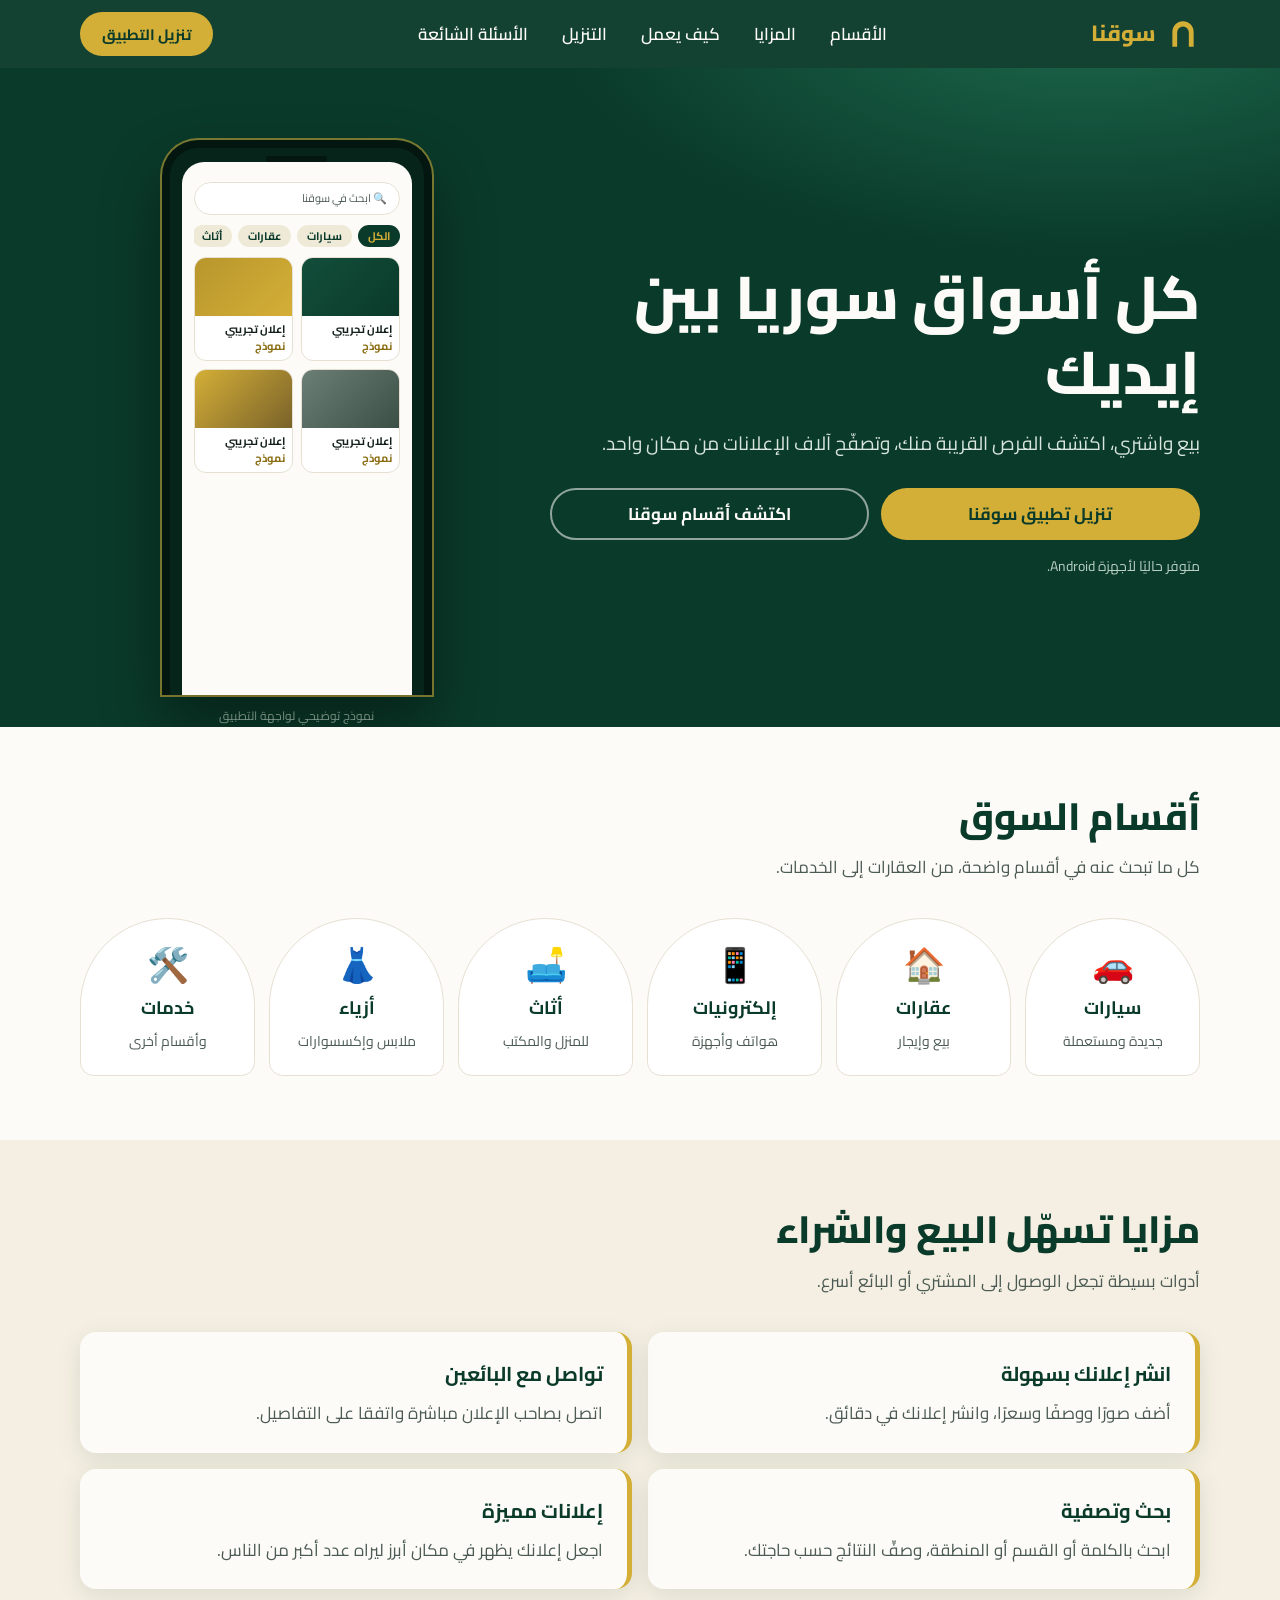
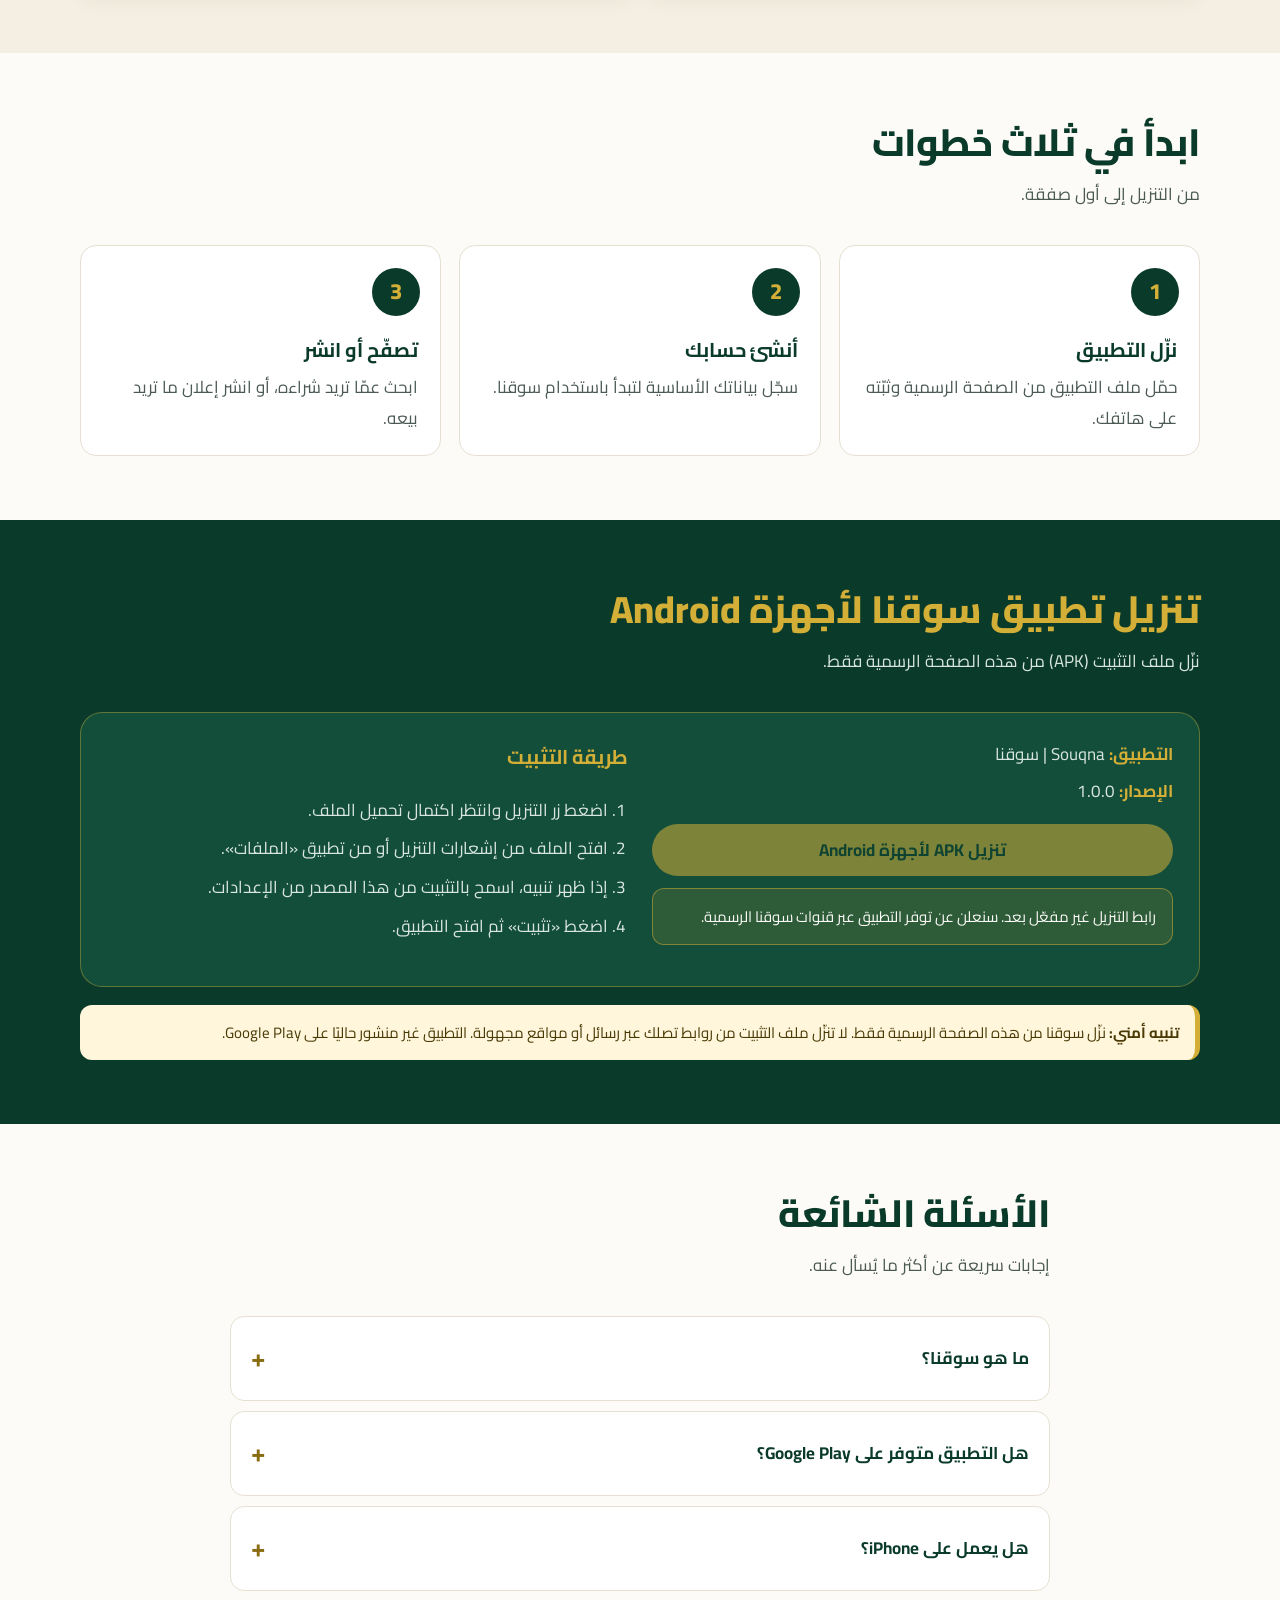
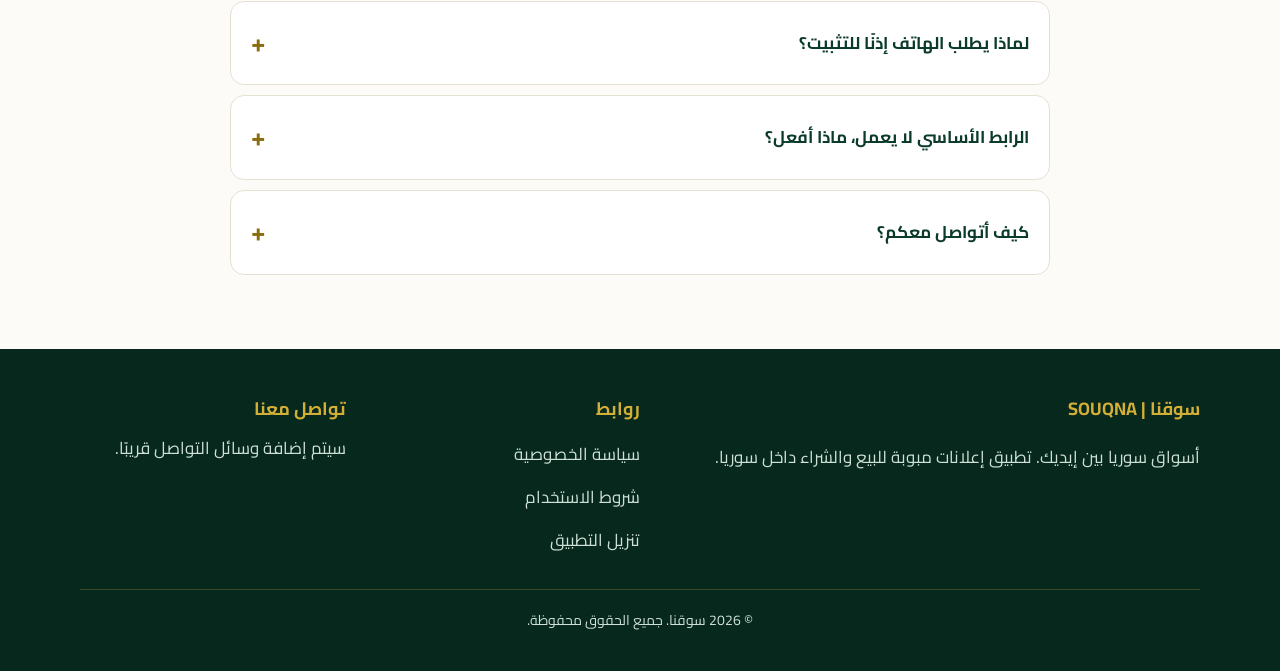
==== index.html @ 2392a0d3 "Add Souqna website" ====
<!doctype html>
<html lang="ar" dir="rtl">
<head><meta charset="utf-8"><meta name="viewport" content="width=device-width,initial-scale=1"><meta name="theme-color" content="#0A3A2A"><link rel="icon" href="assets/favicon.svg" type="image/svg+xml"><link rel="preconnect" href="https://fonts.googleapis.com"><link rel="preconnect" href="https://fonts.gstatic.com" crossorigin><link href="https://fonts.googleapis.com/css2?family=Cairo:wght@400;600;700;800&display=swap" rel="stylesheet"><link rel="stylesheet" href="css/style.css">
<title>سوقنا | SOUQNA — كل أسواق سوريا بين إيديك</title>
<meta name="description" content="سوقنا تطبيق إعلانات مبوبة للبيع والشراء داخل سوريا: عقارات، سيارات، إلكترونيات، أثاث وغيرها. نزّل تطبيق Android الآن.">
<meta property="og:type" content="website"><meta property="og:locale" content="ar_SY"><meta property="og:title" content="سوقنا | SOUQNA — كل أسواق سوريا بين إيديك"><meta property="og:description" content="بيع واشتري واكتشف الفرص القريبة منك في سوريا."><meta property="og:image" content="assets/logo-full.jpg">
<meta name="twitter:card" content="summary_large_image">
</head>
<body>
<a class="skip" href="#main">تخطَّ إلى المحتوى</a>
<header class="site-head"><div class="wrap nav">
<a class="brand" href="index.html" aria-label="سوقنا - الصفحة الرئيسية"><svg viewBox="0 0 64 64" aria-hidden="true"><path d="M12 56V28a20 20 0 0 1 40 0v28h-9V29a11 11 0 0 0-22 0v27z" fill="#D4AF37"/></svg> سوقنا</a>
<ul class="menu" id="menu"><li><a href="#categories">الأقسام</a></li><li><a href="#features">المزايا</a></li><li><a href="#how">كيف يعمل</a></li><li><a href="#download">التنزيل</a></li><li><a href="#faq">الأسئلة الشائعة</a></li></ul>
<a class="btn btn-gold btn-sm head-cta" href="#download">تنزيل التطبيق</a>
<button class="burger" aria-label="القائمة" aria-expanded="false" aria-controls="menu"><span></span></button>
</div></header>
<main id="main">
<section class="hero" style="padding-bottom:0"><div class="wrap hero-grid">
<div><h1>كل أسواق سوريا بين إيديك</h1>
<p>بيع واشتري، اكتشف الفرص القريبة منك، وتصفّح آلاف الإعلانات من مكان واحد.</p>
<div class="hero-btns"><a class="btn btn-gold" href="#download">تنزيل تطبيق سوقنا</a><a class="btn btn-line" href="#categories">اكتشف أقسام سوقنا</a></div>
<p class="note">متوفر حاليًا لأجهزة Android.</p></div>
<div class="phone-col"><div><div class="phone" role="img" aria-label="نموذج توضيحي لواجهة تطبيق سوقنا"><div class="scr">
<div class="bar">🔍 ابحث في سوقنا</div>
<div class="chips"><span class="chip">الكل</span><span class="chip o">سيارات</span><span class="chip o">عقارات</span><span class="chip o">أثاث</span></div>
<div class="grid"><div class="ad"><i></i><b>إعلان تجريبي</b><span>نموذج</span></div><div class="ad"><i></i><b>إعلان تجريبي</b><span>نموذج</span></div><div class="ad"><i></i><b>إعلان تجريبي</b><span>نموذج</span></div><div class="ad"><i></i><b>إعلان تجريبي</b><span>نموذج</span></div></div>
</div></div><p class="mock-cap">نموذج توضيحي لواجهة التطبيق</p></div></div>
</div></section>

<section id="categories"><div class="wrap">
<h2 class="h2">أقسام السوق</h2><p class="lead">كل ما تبحث عنه في أقسام واضحة، من العقارات إلى الخدمات.</p>
<div class="cats">
<div class="cat"><em>🚗</em><strong>سيارات</strong><small>جديدة ومستعملة</small></div>
<div class="cat"><em>🏠</em><strong>عقارات</strong><small>بيع وإيجار</small></div>
<div class="cat"><em>📱</em><strong>إلكترونيات</strong><small>هواتف وأجهزة</small></div>
<div class="cat"><em>🛋️</em><strong>أثاث</strong><small>للمنزل والمكتب</small></div>
<div class="cat"><em>👗</em><strong>أزياء</strong><small>ملابس وإكسسوارات</small></div>
<div class="cat"><em>🛠️</em><strong>خدمات</strong><small>وأقسام أخرى</small></div>
</div></div></section>

<section id="features" class="feat-sec"><div class="wrap">
<h2 class="h2">مزايا تسهّل البيع والشراء</h2><p class="lead">أدوات بسيطة تجعل الوصول إلى المشتري أو البائع أسرع.</p>
<div class="feats">
<div class="feat"><h3>انشر إعلانك بسهولة</h3><p>أضف صورًا ووصفًا وسعرًا، وانشر إعلانك في دقائق.</p></div>
<div class="feat"><h3>تواصل مع البائعين</h3><p>اتصل بصاحب الإعلان مباشرة واتفقا على التفاصيل.</p></div>
<div class="feat"><h3>بحث وتصفية</h3><p>ابحث بالكلمة أو القسم أو المنطقة، وصفِّ النتائج حسب حاجتك.</p></div>
<div class="feat"><h3>إعلانات مميزة</h3><p>اجعل إعلانك يظهر في مكان أبرز ليراه عدد أكبر من الناس.</p></div>
</div></div></section>

<section id="how"><div class="wrap">
<h2 class="h2">ابدأ في ثلاث خطوات</h2><p class="lead">من التنزيل إلى أول صفقة.</p>
<ol class="steps">
<li><h3>نزّل التطبيق</h3><p>حمّل ملف التطبيق من الصفحة الرسمية وثبّته على هاتفك.</p></li>
<li><h3>أنشئ حسابك</h3><p>سجّل بياناتك الأساسية لتبدأ باستخدام سوقنا.</p></li>
<li><h3>تصفّح أو انشر</h3><p>ابحث عمّا تريد شراءه، أو انشر إعلان ما تريد بيعه.</p></li>
</ol></div></section>

<section id="download" class="dl"><div class="wrap">
<h2 class="h2">تنزيل تطبيق سوقنا لأجهزة Android</h2><p class="lead" style="color:#d9e6df">نزّل ملف التثبيت (APK) من هذه الصفحة الرسمية فقط.</p>
<div class="dl-card"><div>
<ul class="meta"><li><b>التطبيق:</b> <span data-cfg="appName">Souqna | سوقنا</span></li><li><b>الإصدار:</b> <span data-cfg="version">1.0.0</span></li><li><b>الحجم:</b> <span data-cfg="apkSize" data-hide-empty>—</span></li><li><b>تاريخ الإصدار:</b> <span data-cfg="releaseDate" data-hide-empty>—</span></li></ul>
<div class="dl-actions"><a id="dl-main" class="btn btn-gold" aria-disabled="true">تنزيل APK لأجهزة Android</a><a id="dl-back" class="btn btn-line" aria-disabled="true">رابط التنزيل الاحتياطي</a><a id="gp" class="btn btn-line" hidden>Google Play</a></div>
<p id="dl-msg" class="msg" role="status" hidden></p></div>
<div><h3 style="color:var(--gold);margin-top:0">طريقة التثبيت</h3>
<ol class="how"><li>اضغط زر التنزيل وانتظر اكتمال تحميل الملف.</li><li>افتح الملف من إشعارات التنزيل أو من تطبيق «الملفات».</li><li>إذا ظهر تنبيه، اسمح بالتثبيت من هذا المصدر من الإعدادات.</li><li>اضغط «تثبيت» ثم افتح التطبيق.</li></ol></div></div>
<p class="warn"><strong>تنبيه أمني:</strong> نزّل سوقنا من هذه الصفحة الرسمية فقط. لا تنزّل ملف التثبيت من روابط تصلك عبر رسائل أو مواقع مجهولة. التطبيق غير منشور حاليًا على Google Play.</p>
</div></section>

<section id="faq"><div class="wrap" style="max-width:820px">
<h2 class="h2">الأسئلة الشائعة</h2><p class="lead">إجابات سريعة عن أكثر ما يُسأل عنه.</p>
<details><summary>ما هو سوقنا؟</summary><p>تطبيق إعلانات مبوبة للبيع والشراء داخل سوريا، يشمل العقارات والسيارات والإلكترونيات والأثاث وأقسامًا أخرى.</p></details>
<details><summary>هل التطبيق متوفر على Google Play؟</summary><p>لا، التطبيق غير منشور على Google Play حاليًا، ويُنزَّل من هذه الصفحة الرسمية. سنعلن هنا عند نشره.</p></details>
<details><summary>هل يعمل على iPhone؟</summary><p>النسخة المتاحة حاليًا لأجهزة Android فقط.</p></details>
<details><summary>لماذا يطلب الهاتف إذنًا للتثبيت؟</summary><p>لأن الملف يُنزَّل خارج المتجر. اسمح بالتثبيت من المتصفح أو تطبيق الملفات الذي استخدمته، ثم أعد الإعداد إلى وضعه الأصلي بعد التثبيت.</p></details>
<details><summary>الرابط الأساسي لا يعمل، ماذا أفعل؟</summary><p>استخدم زر «رابط التنزيل الاحتياطي» في قسم التنزيل، وأعد المحاولة لاحقًا إن لزم.</p></details>
<details><summary>كيف أتواصل معكم؟</summary><p>تجد وسائل التواصل المتاحة في أسفل الصفحة.</p></details>
</div></section>
</main>
<footer><div class="wrap"><div class="foot"><div><h3>سوقنا | SOUQNA</h3><p>أسواق سوريا بين إيديك. تطبيق إعلانات مبوبة للبيع والشراء داخل سوريا.</p></div><div><h3>روابط</h3><ul><li><a href="privacy.html">سياسة الخصوصية</a></li><li><a href="terms.html">شروط الاستخدام</a></li><li><a href="index.html#download">تنزيل التطبيق</a></li></ul></div><div><h3>تواصل معنا</h3><ul id="contact"></ul></div></div><p class="copy">© <span id="year">2026</span> سوقنا. جميع الحقوق محفوظة.</p></div></footer>
<script src="js/config.js"></script><script src="js/main.js"></script>
</body></html>
---- css/style.css ----
:root{--g1:#0A3A2A;--g2:#134E3B;--gold:#D4AF37;--gold-d:#8a6d12;--ivory:#FDFBF7;--ink:#14201b;--muted:#4b5a53;--line:#e6e0d2;--r:16px;--sh:0 6px 24px rgba(10,58,42,.10);--f:'Cairo','Tajawal',system-ui,-apple-system,'Segoe UI',Tahoma,sans-serif}
*,*::before,*::after{box-sizing:border-box}
html{scroll-behavior:smooth;-webkit-text-size-adjust:100%}
body{margin:0;font-family:var(--f);background:var(--ivory);color:var(--ink);line-height:1.8;font-size:17px;overflow-x:hidden}
img,svg{max-width:100%;display:block}
a{color:inherit}
:focus-visible{outline:3px solid var(--gold);outline-offset:3px;border-radius:6px}
.wrap{width:min(1120px,100% - 32px);margin-inline:auto}
.skip{position:absolute;inset-inline-start:8px;top:-60px;background:var(--gold);color:var(--g1);padding:10px 16px;border-radius:8px;z-index:99;font-weight:700}
.skip:focus{top:8px}
.btn{display:inline-flex;align-items:center;justify-content:center;gap:8px;min-height:52px;padding:0 26px;border-radius:999px;font:700 17px var(--f);text-decoration:none;border:2px solid transparent;cursor:pointer;transition:transform .2s,background .2s,box-shadow .2s}
.btn:active{transform:scale(.97)}
.btn-gold{background:var(--gold);color:var(--g1)}.btn-gold:hover{background:#e2c254;box-shadow:0 6px 18px rgba(212,175,55,.35)}
.btn-line{border-color:rgba(253,251,247,.55);color:var(--ivory)}.btn-line:hover{background:rgba(253,251,247,.1)}
.btn-dark{background:var(--g1);color:var(--ivory)}.btn-dark:hover{background:var(--g2)}
.btn-sm{min-height:44px;padding:0 20px;font-size:15px}
.btn[aria-disabled=true]{opacity:.55;pointer-events:none}
.site-head{position:sticky;top:0;z-index:50;background:rgba(10,58,42,.96);backdrop-filter:blur(8px);color:var(--ivory)}
.nav{display:flex;align-items:center;justify-content:space-between;min-height:68px;gap:12px}
.brand{display:flex;align-items:center;gap:10px;text-decoration:none;font-weight:800;font-size:22px;color:var(--gold)}
.brand svg{width:34px;height:34px}
.menu{display:none;list-style:none;margin:0;padding:0;gap:6px}
.menu a{display:block;padding:10px 14px;text-decoration:none;border-radius:10px;font-weight:600}
.menu a:hover{color:var(--gold)}
.burger{width:48px;height:48px;border:0;background:transparent;color:var(--ivory);display:grid;place-items:center;cursor:pointer;border-radius:12px}
.burger span,.burger span::before,.burger span::after{display:block;width:24px;height:2px;background:currentColor;border-radius:2px;position:relative;transition:.25s}
.burger span::before,.burger span::after{content:"";position:absolute;inset-inline-start:0}
.burger span::before{top:-8px}.burger span::after{top:8px}
.nav-open .burger span{background:transparent}.nav-open .burger span::before{top:0;transform:rotate(45deg)}.nav-open .burger span::after{top:0;transform:rotate(-45deg)}
.nav-open .menu{display:flex;flex-direction:column;position:absolute;top:68px;inset-inline:0;background:var(--g1);padding:12px 16px 20px;border-top:1px solid rgba(212,175,55,.25)}
.head-cta{display:none}
.hero{background:radial-gradient(900px 420px at 85% -10%,#1d6a4e 0,transparent 60%),var(--g1);color:var(--ivory);padding:48px 0 0;overflow:hidden}
.hero-grid{display:grid;gap:36px;align-items:center}
.hero h1{font-size:clamp(34px,8vw,60px);line-height:1.25;margin:0 0 16px;font-weight:800}
.hero p{font-size:19px;color:#d9e6df;margin:0 0 28px;max-width:34em}
.hero-btns{display:flex;flex-wrap:wrap;gap:12px}
.hero-btns .btn{flex:1 1 220px}
.note{font-size:14px!important;color:#b9cfc4!important;margin-top:14px!important}
.phone-col{display:flex;justify-content:center}
.phone{width:min(270px,72vw);aspect-ratio:9/18.5;background:#06241a;border:8px solid #031610;border-radius:36px 36px 0 0;border-bottom:0;box-shadow:0 0 0 2px rgba(212,175,55,.55),0 30px 60px rgba(0,0,0,.4);padding:14px 12px 0;position:relative;overflow:hidden}
.phone::before{content:"";position:absolute;top:8px;inset-inline:38%;height:6px;border-radius:6px;background:#031610}
.scr{background:var(--ivory);color:var(--ink);height:100%;border-radius:22px 22px 0 0;padding:20px 12px 0;font-size:11px;line-height:1.5}
.scr .bar{display:flex;align-items:center;gap:6px;background:#fff;border:1px solid var(--line);border-radius:999px;padding:7px 12px;color:var(--muted);margin-bottom:10px}
.scr .chips{display:flex;gap:6px;margin-bottom:10px;overflow:hidden}
.scr .chip{background:var(--g1);color:var(--gold);border-radius:999px;padding:3px 10px;white-space:nowrap;font-weight:700}
.scr .chip.o{background:#efe9d8;color:var(--g1)}
.scr .grid{display:grid;grid-template-columns:1fr 1fr;gap:8px}
.scr .ad{background:#fff;border:1px solid var(--line);border-radius:12px;overflow:hidden}
.scr .ad i{display:block;height:58px;background:linear-gradient(135deg,var(--g2),var(--g1))}
.scr .ad:nth-child(2) i{background:linear-gradient(135deg,#b8962c,var(--gold))}
.scr .ad:nth-child(3) i{background:linear-gradient(135deg,#6c7f76,#3b4f46)}
.scr .ad:nth-child(4) i{background:linear-gradient(135deg,var(--gold),#7a622a)}
.scr .ad b{display:block;padding:5px 7px 0}.scr .ad span{display:block;padding:0 7px 6px;color:var(--gold-d);font-weight:700}
.mock-cap{text-align:center;font-size:12px!important;color:#9fbcae!important;margin:10px 0 0!important}
section{padding:64px 0}
.hero{padding-bottom:0}
.h2{font-size:clamp(26px,5vw,38px);line-height:1.35;margin:0 0 10px;color:var(--g1);font-weight:800}
.lead{color:var(--muted);margin:0 0 36px;max-width:38em}
.cats{display:grid;grid-template-columns:repeat(2,1fr);gap:14px}
.cat{background:#fff;border:1px solid var(--line);border-radius:90px 90px 14px 14px;padding:26px 12px 20px;text-align:center;transition:transform .25s,border-color .25s}
.cat:hover{transform:translateY(-4px);border-color:var(--gold)}
.cat em{font-style:normal;display:block;font-size:34px;line-height:1.2;margin-bottom:6px}
.cat strong{display:block;color:var(--g1);font-size:18px}
.cat small{color:var(--muted);font-size:14px}
.feat-sec{background:#f4efe2}
.feats{display:grid;gap:16px}
.feat{background:var(--ivory);border-radius:var(--r);padding:24px;border-inline-start:5px solid var(--gold);box-shadow:var(--sh)}
.feat h3{margin:0 0 6px;color:var(--g1);font-size:20px}.feat p{margin:0;color:var(--muted)}
.steps{display:grid;gap:18px;counter-reset:s;list-style:none;padding:0;margin:0}
.steps li{counter-increment:s;background:#fff;border:1px solid var(--line);border-radius:var(--r);padding:22px;position:relative;padding-inline-start:84px}
.steps li::before{content:counter(s);position:absolute;inset-inline-start:20px;top:20px;width:48px;height:48px;border-radius:50%;background:var(--g1);color:var(--gold);display:grid;place-items:center;font-weight:800;font-size:22px}
.steps h3{margin:0 0 4px;color:var(--g1)}.steps p{margin:0;color:var(--muted)}
.dl{background:var(--g1);color:var(--ivory)}
.dl .h2{color:var(--gold)}
.dl-card{background:var(--g2);border:1px solid rgba(212,175,55,.4);border-radius:22px;padding:26px;display:grid;gap:24px}
.meta{list-style:none;padding:0;margin:0 0 18px;display:grid;gap:6px;color:#d9e6df}
.meta b{color:var(--gold)}
.dl-actions{display:grid;gap:10px}
.msg{margin-top:12px;padding:14px 16px;border-radius:12px;background:rgba(212,175,55,.14);border:1px solid rgba(212,175,55,.5);font-size:15px}
.msg[hidden],[hidden]{display:none!important}
.how{padding-inline-start:20px;margin:0;color:#d9e6df}
.how li{margin-bottom:8px}
.warn{margin:18px 0 0;background:#fff6dc;color:#4a3a05;border-radius:12px;padding:14px 16px;font-size:15px;border-inline-start:5px solid var(--gold)}
details{background:#fff;border:1px solid var(--line);border-radius:14px;margin-bottom:10px}
summary{cursor:pointer;list-style:none;padding:18px 20px;font-weight:700;color:var(--g1);display:flex;justify-content:space-between;gap:12px;min-height:56px;align-items:center}
summary::-webkit-details-marker{display:none}
summary::after{content:"+";font-size:26px;color:var(--gold-d);transition:transform .25s}
details[open] summary::after{transform:rotate(45deg)}
details p{margin:0;padding:0 20px 18px;color:var(--muted)}
footer{background:#06281d;color:#cfe0d7;padding:44px 0 24px}
.foot{display:grid;gap:28px}
footer h3{color:var(--gold);margin:0 0 8px;font-size:18px}
footer ul{list-style:none;margin:0;padding:0}
footer li a{display:inline-block;padding:6px 0;text-decoration:none}footer li a:hover{color:var(--gold)}
.copy{border-top:1px solid rgba(212,175,55,.25);margin-top:28px;padding-top:18px;font-size:14px;text-align:center}
.doc{padding:48px 0 64px;max-width:760px}
.doc h1{color:var(--g1);font-size:clamp(28px,6vw,40px)}.doc h2{color:var(--g1);margin-top:28px}
.center{min-height:100vh;display:grid;place-items:center;text-align:center;padding:40px 16px}
.center .big{font-size:96px;font-weight:800;color:var(--gold);line-height:1;margin:0}
@media(min-width:720px){
 .cats{grid-template-columns:repeat(3,1fr)}.feats{grid-template-columns:1fr 1fr}.steps{grid-template-columns:repeat(3,1fr)}
 .steps li{padding-inline-start:22px;padding-top:86px}.steps li::before{top:22px}
 .dl-card{grid-template-columns:1fr 1fr}.foot{grid-template-columns:2fr 1fr 1fr}
}
@media(min-width:960px){
 .burger{display:none}.menu{display:flex}.head-cta{display:inline-flex}
 .hero-grid{grid-template-columns:1.2fr .8fr}.hero{padding-top:72px}
 .cats{grid-template-columns:repeat(6,1fr)}
}
@media(prefers-reduced-motion:reduce){*{transition:none!important;animation:none!important;scroll-behavior:auto!important}}
@keyframes rise{from{opacity:0;transform:translateY(24px)}to{opacity:1;transform:none}}
.phone{animation:rise .9s ease-out both}
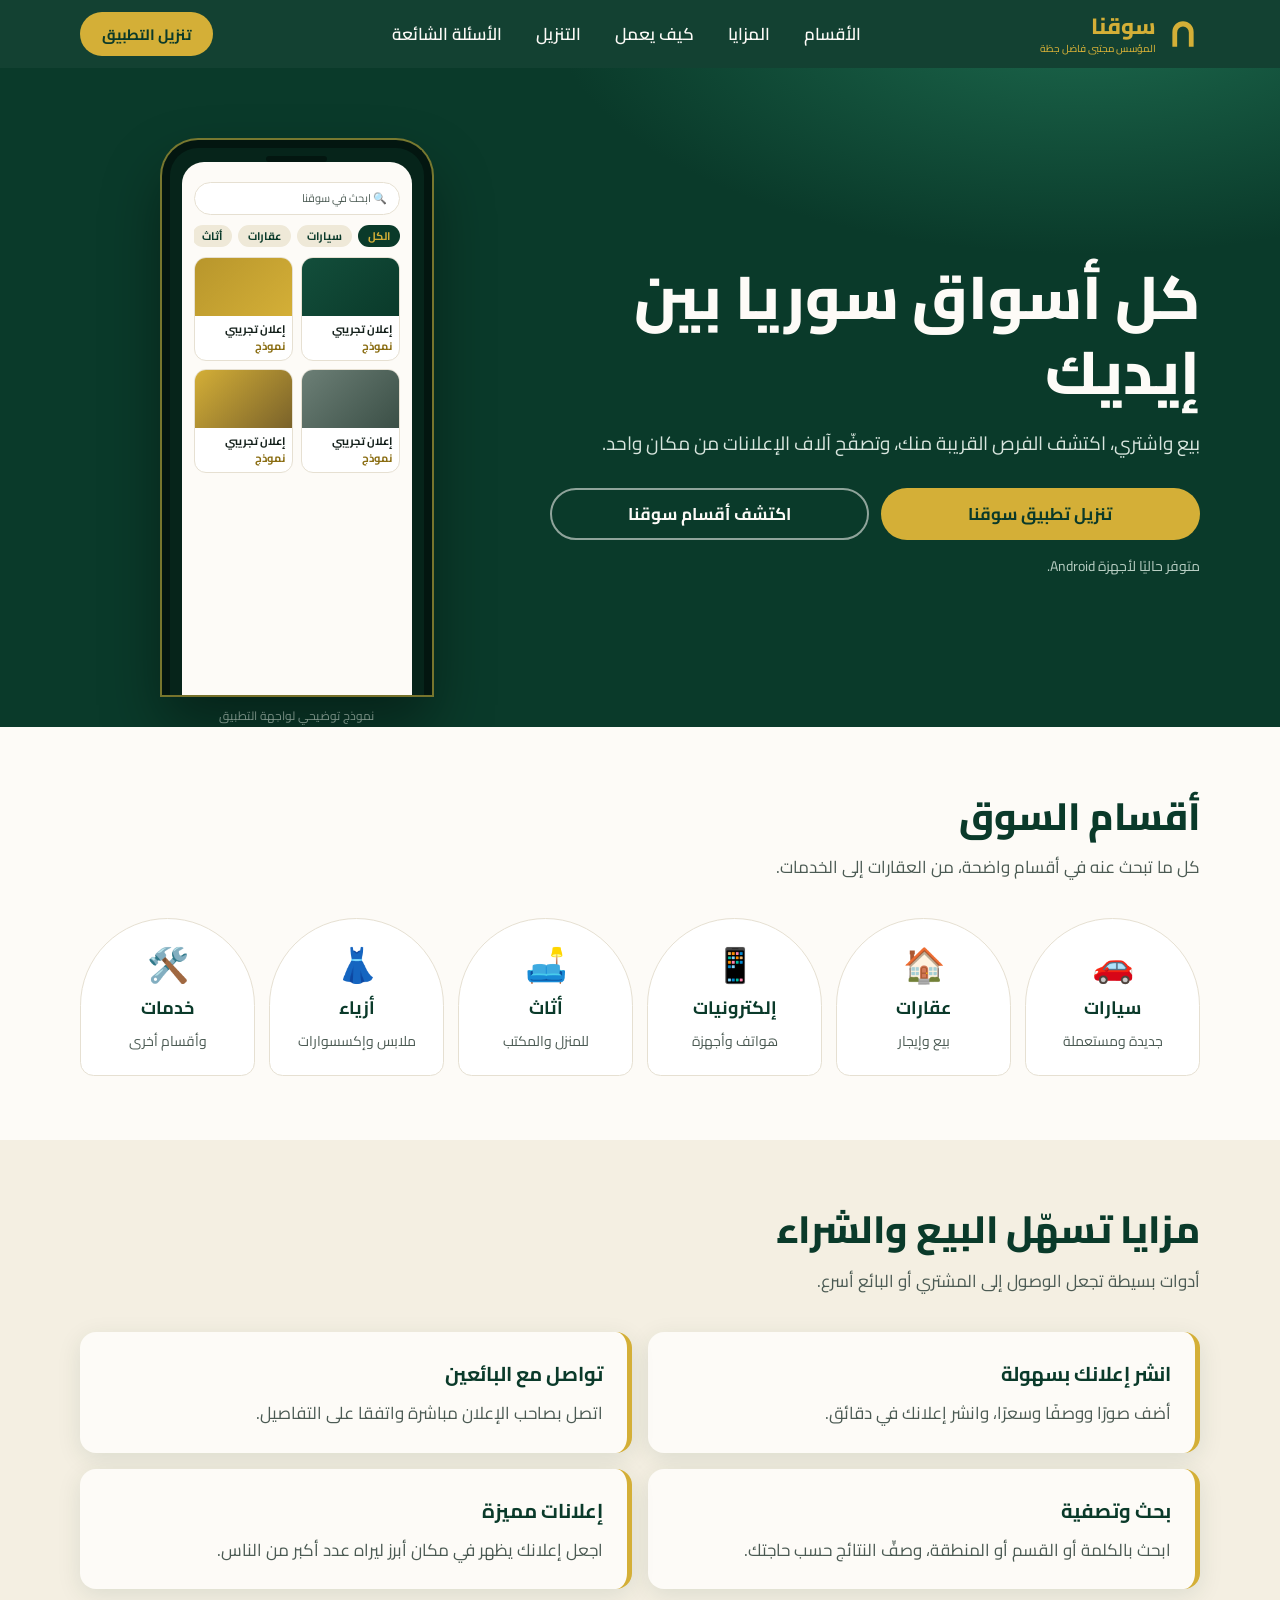
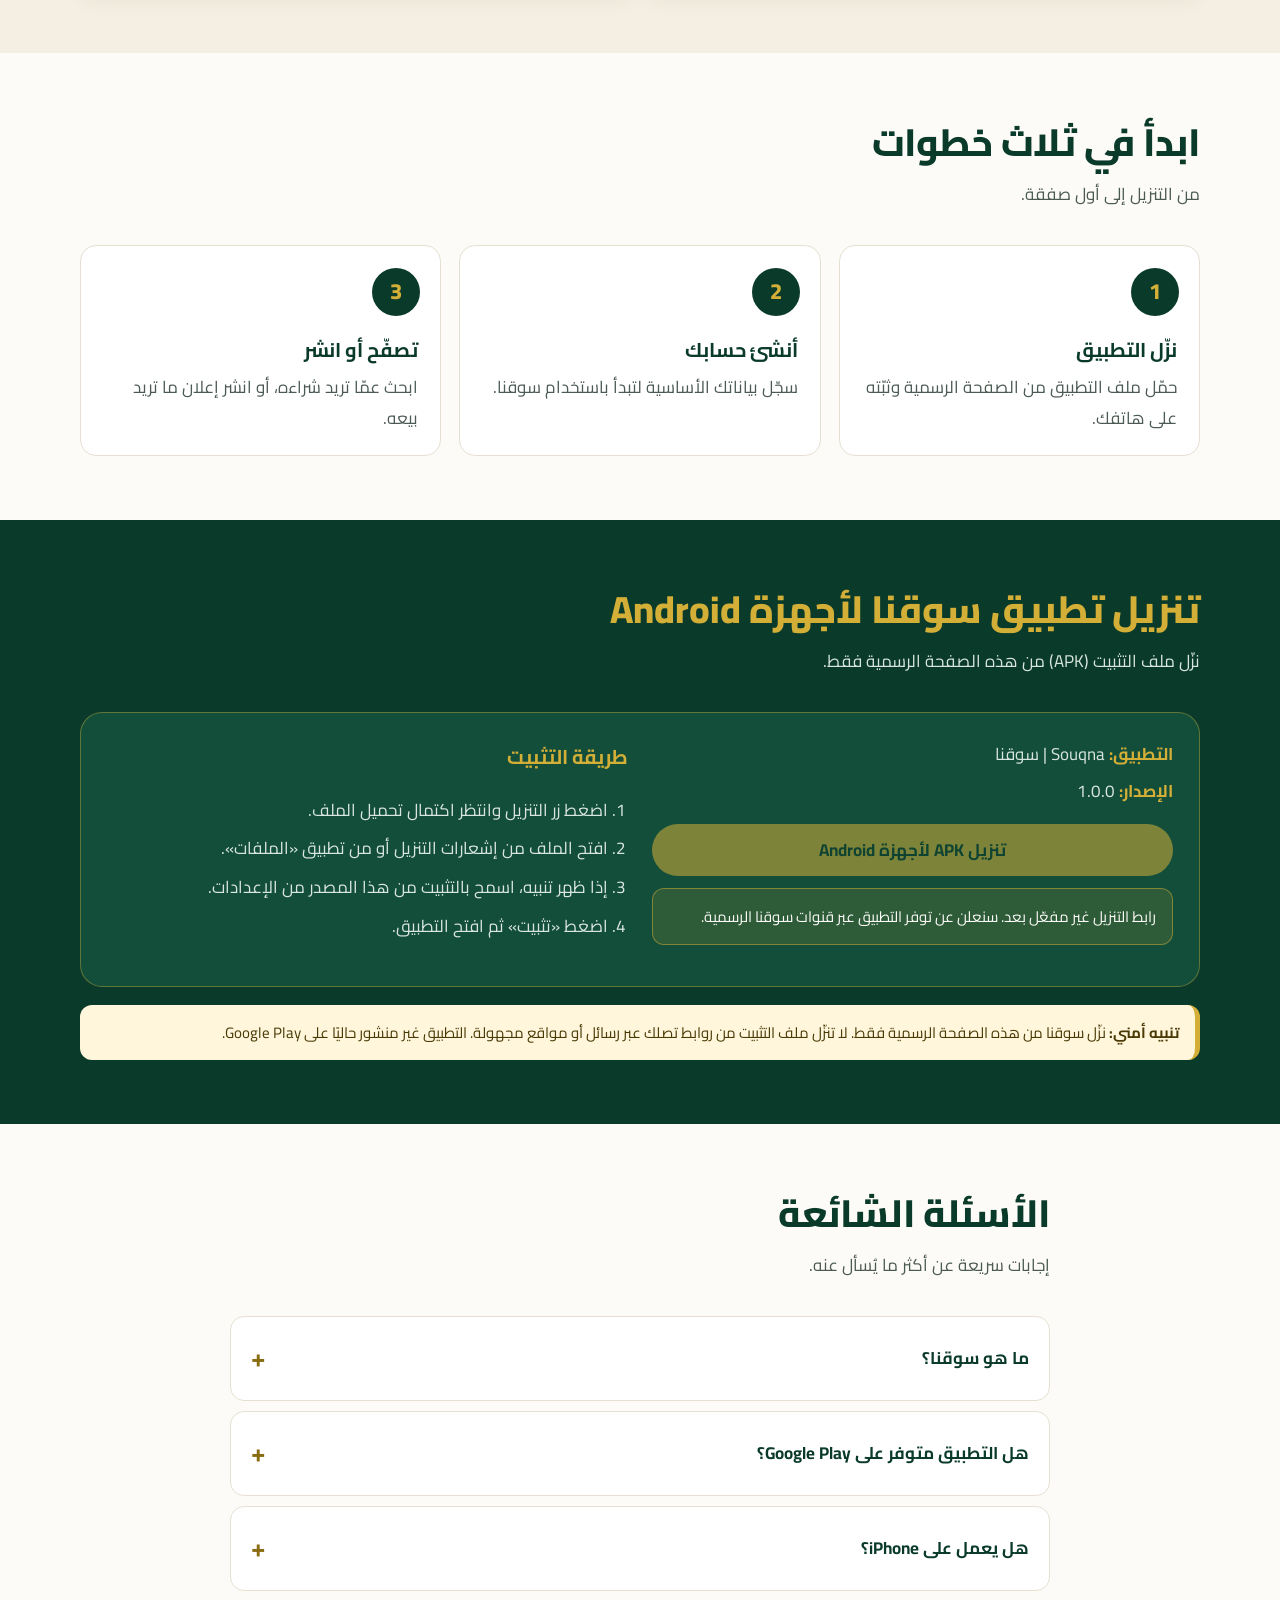
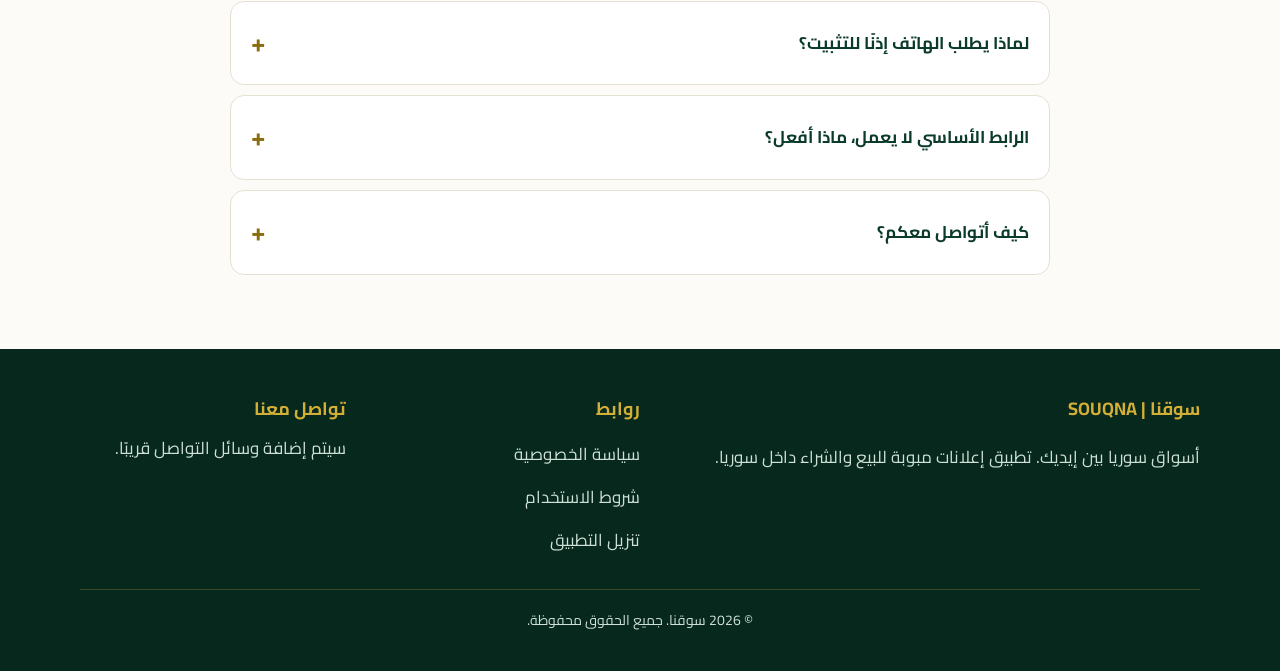
==== commit 6681f989: "Add founder credit to website header" ====
--- a/index.html
+++ b/index.html
@@ -9,7 +9,7 @@
 <body>
 <a class="skip" href="#main">تخطَّ إلى المحتوى</a>
 <header class="site-head"><div class="wrap nav">
-<a class="brand" href="index.html" aria-label="سوقنا - الصفحة الرئيسية"><svg viewBox="0 0 64 64" aria-hidden="true"><path d="M12 56V28a20 20 0 0 1 40 0v28h-9V29a11 11 0 0 0-22 0v27z" fill="#D4AF37"/></svg> سوقنا</a>
+<a class="brand" href="index.html" aria-label="سوقنا - الصفحة الرئيسية"><svg viewBox="0 0 64 64" aria-hidden="true"><path d="M12 56V28a20 20 0 0 1 40 0v28h-9V29a11 11 0 0 0-22 0v27z" fill="#D4AF37"/></svg><span class="brand-text"><span>سوقنا</span><small>المؤسس مجتبى فاضل جظة</small></span></a>
 <ul class="menu" id="menu"><li><a href="#categories">الأقسام</a></li><li><a href="#features">المزايا</a></li><li><a href="#how">كيف يعمل</a></li><li><a href="#download">التنزيل</a></li><li><a href="#faq">الأسئلة الشائعة</a></li></ul>
 <a class="btn btn-gold btn-sm head-cta" href="#download">تنزيل التطبيق</a>
 <button class="burger" aria-label="القائمة" aria-expanded="false" aria-controls="menu"><span></span></button>
--- a/css/style.css
+++ b/css/style.css
@@ -19,6 +19,7 @@
 .nav{display:flex;align-items:center;justify-content:space-between;min-height:68px;gap:12px}
 .brand{display:flex;align-items:center;gap:10px;text-decoration:none;font-weight:800;font-size:22px;color:var(--gold)}
 .brand svg{width:34px;height:34px}
+.brand-text{display:flex;flex-direction:column;gap:3px;line-height:1.2}.brand-text small{font-size:10px;font-weight:500;color:var(--gold)}
 .menu{display:none;list-style:none;margin:0;padding:0;gap:6px}
 .menu a{display:block;padding:10px 14px;text-decoration:none;border-radius:10px;font-weight:600}
 .menu a:hover{color:var(--gold)}
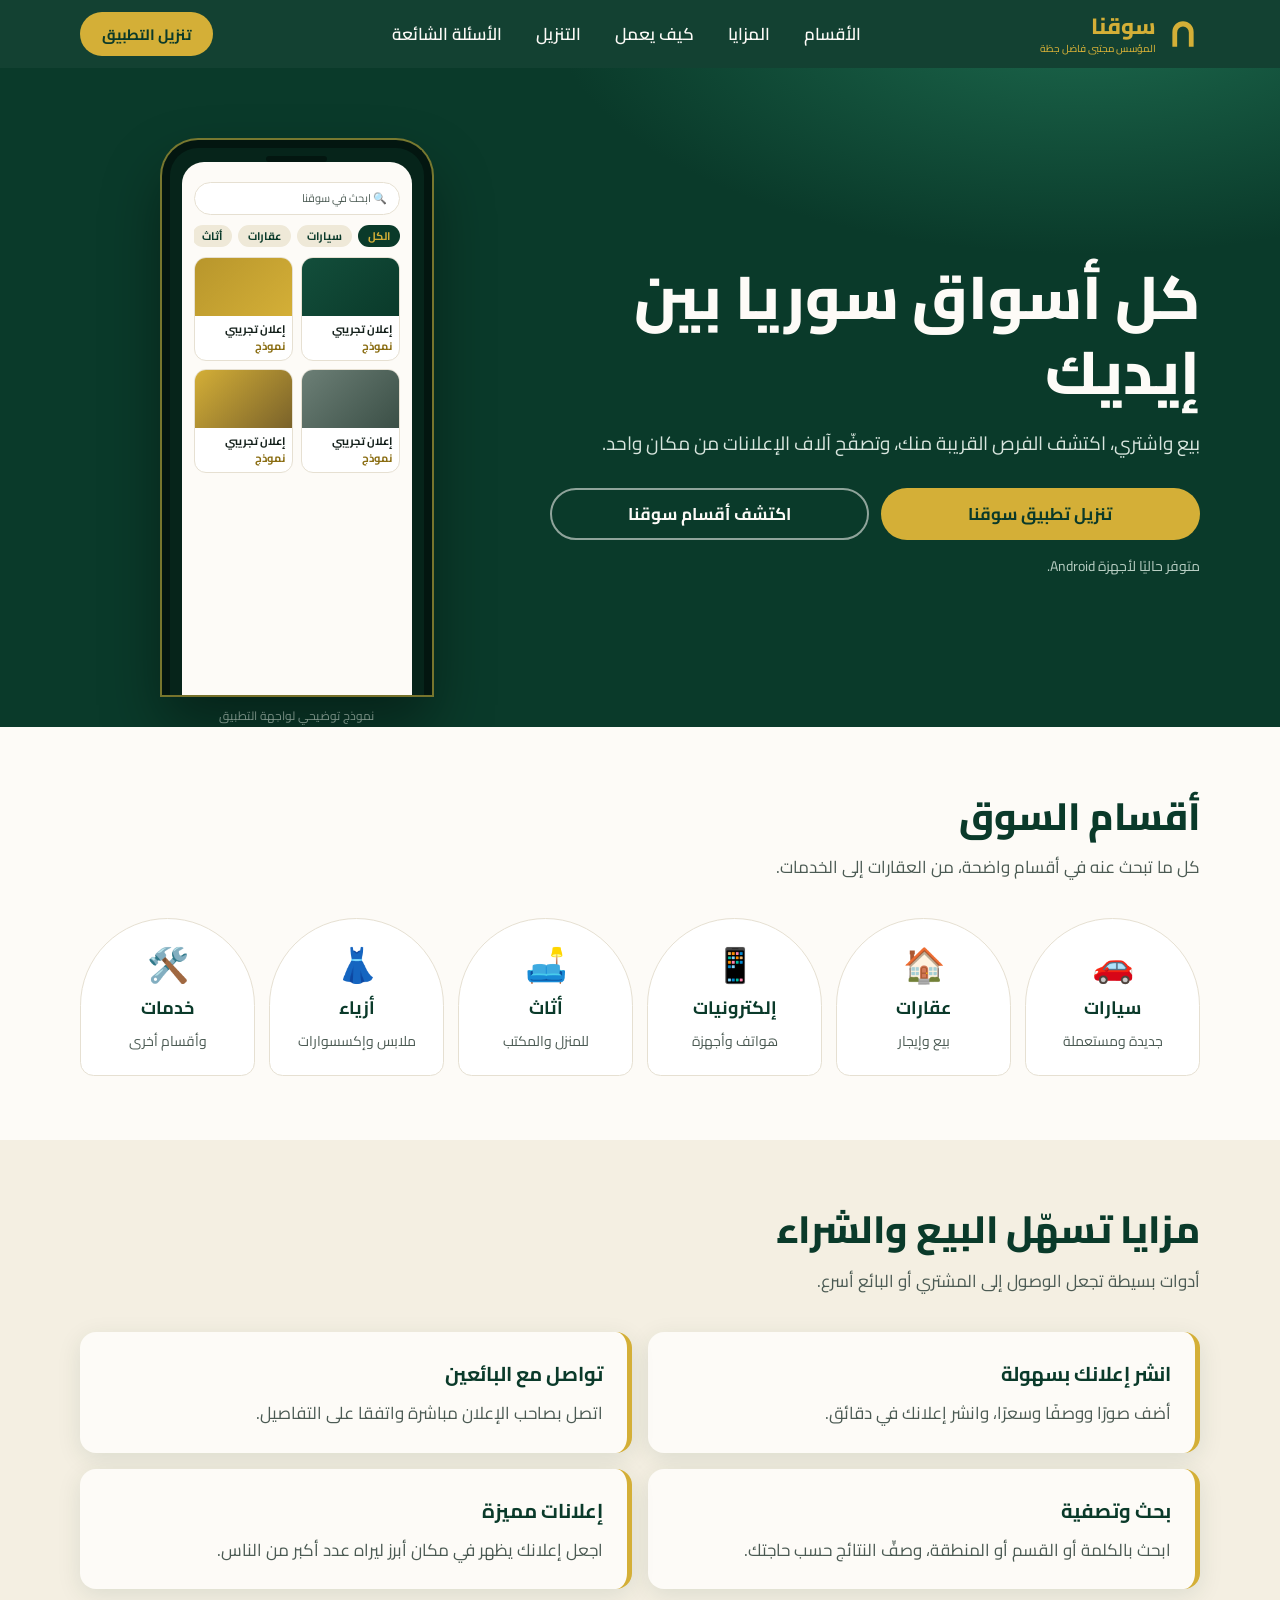
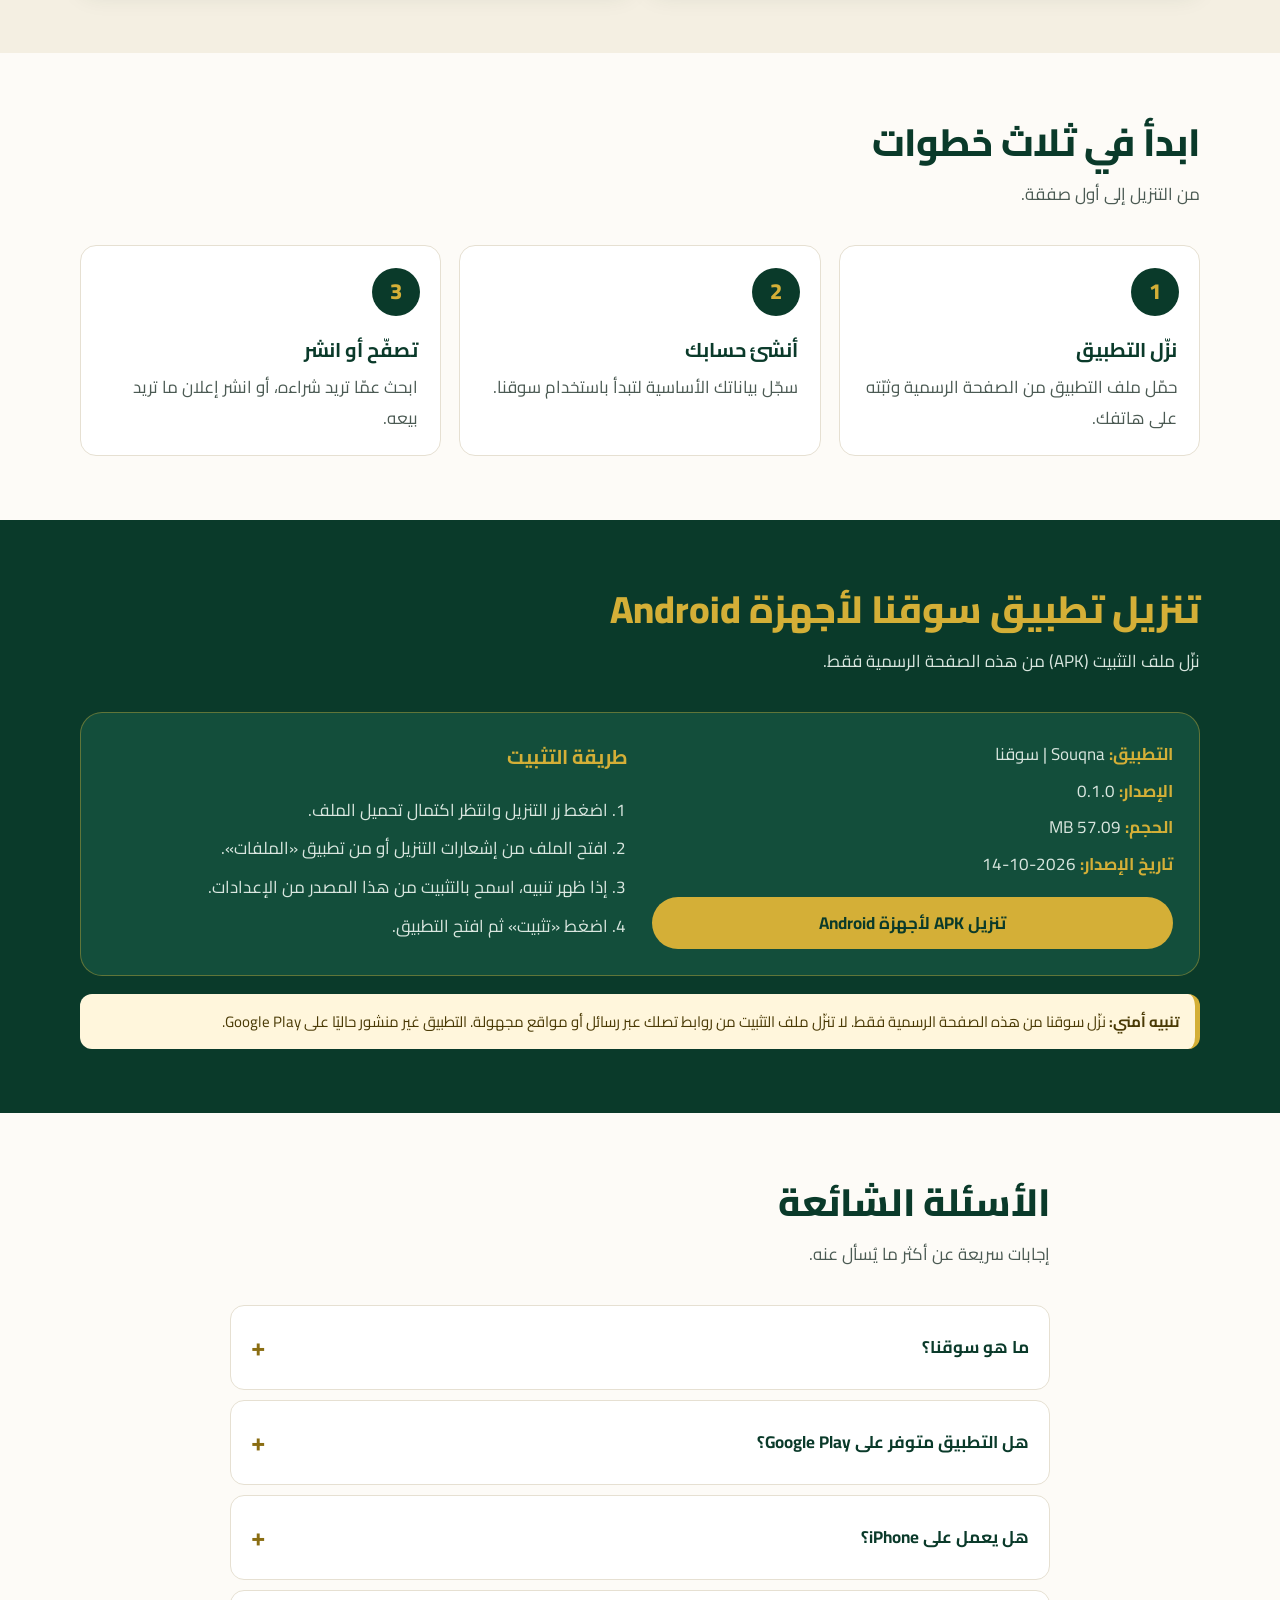
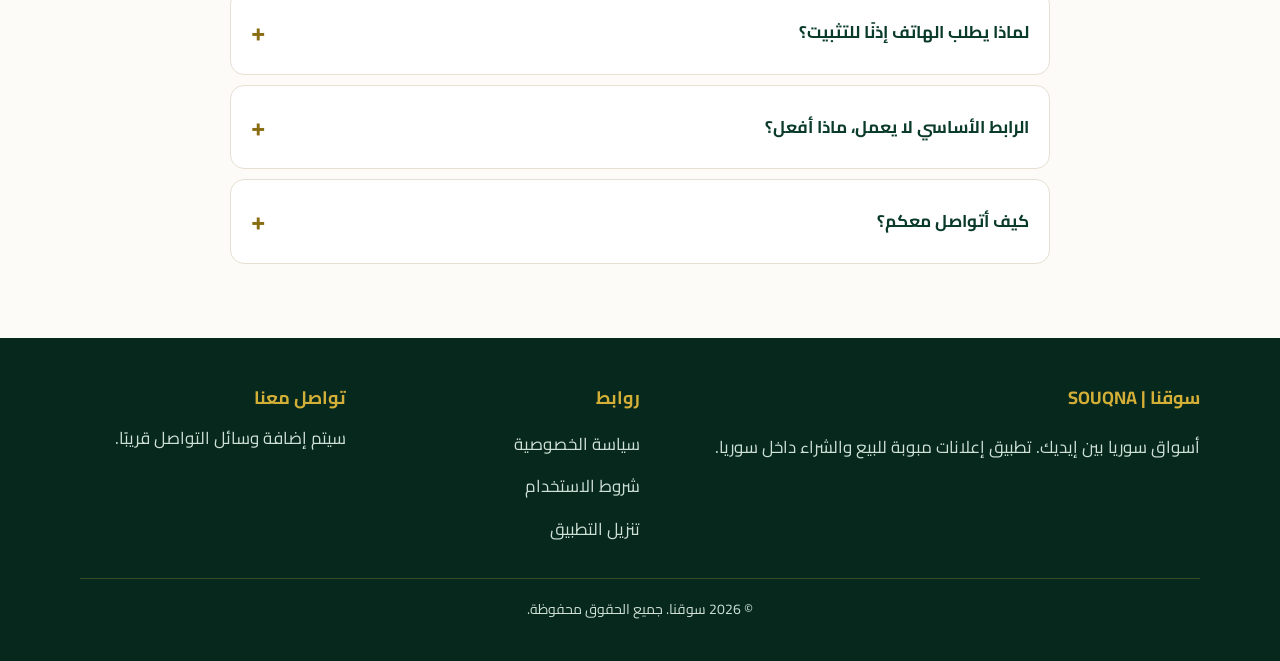
==== commit 72ea3132: "Add Souqna download analytics" ====
--- a/index.html
+++ b/index.html
@@ -5,6 +5,14 @@
 <meta name="description" content="سوقنا تطبيق إعلانات مبوبة للبيع والشراء داخل سوريا: عقارات، سيارات، إلكترونيات، أثاث وغيرها. نزّل تطبيق Android الآن.">
 <meta property="og:type" content="website"><meta property="og:locale" content="ar_SY"><meta property="og:title" content="سوقنا | SOUQNA — كل أسواق سوريا بين إيديك"><meta property="og:description" content="بيع واشتري واكتشف الفرص القريبة منك في سوريا."><meta property="og:image" content="assets/logo-full.jpg">
 <meta name="twitter:card" content="summary_large_image">
+<!-- Google tag (gtag.js) -->
+<script async src="https://www.googletagmanager.com/gtag/js?id=G-0B0Q7CSQ3N"></script>
+<script>
+  window.dataLayer = window.dataLayer || [];
+  function gtag(){dataLayer.push(arguments);}
+  gtag('js', new Date());
+  gtag('config', 'G-0B0Q7CSQ3N');
+</script>
 </head>
 <body>
 <a class="skip" href="#main">تخطَّ إلى المحتوى</a>
